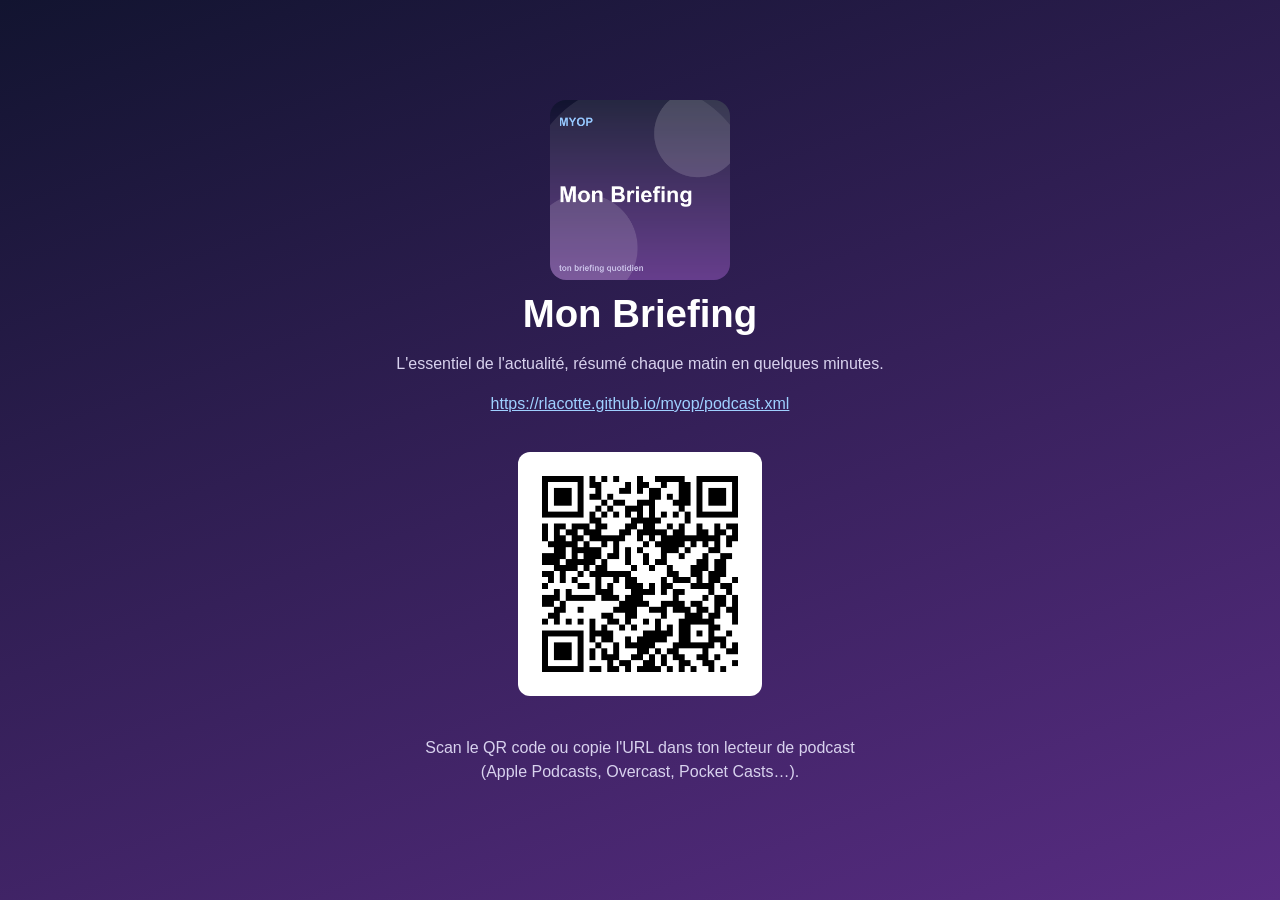
==== index.html @ ae3a6d1a "épisode 2026-08-14" ====
<!doctype html>
<html lang="fr"><head><meta charset="utf-8">
<meta name="viewport" content="width=device-width, initial-scale=1">
<title>Mon Briefing</title>
<style>
 body { margin:0; font-family: -apple-system, BlinkMacSystemFont, 'Segoe UI', sans-serif;
        background:linear-gradient(160deg,#121430,#582c82); color:#fff; min-height:100vh;
        display:flex; align-items:center; justify-content:center; }
 .card { text-align:center; padding:48px; max-width:520px; }
 h1 { font-size:2.4rem; margin:.2em 0 .4em; }
 a { color:#9fd0ff; word-break:break-all; }
 .qr { background:#fff; padding:12px; border-radius:12px; margin:20px 0; width:220px; }
 p { color:#d8d2ee; line-height:1.5; }
 code { background:rgba(255,255,255,.15); padding:2px 6px; border-radius:6px; }
</style></head>
<body><div class="card">
 <img src="cover.png" alt="pochette" style="width:180px;border-radius:16px">
 <h1>Mon Briefing</h1>
 <p>L'essentiel de l'actualité, résumé chaque matin en quelques minutes.</p>
 <p><a href="podcast.xml">https://rlacotte.github.io/myop/podcast.xml</a></p>
 <img class="qr" alt="QR code d’abonnement" src="[data-uri]">
 <p>Scan le QR code ou copie l'URL dans ton lecteur de podcast<br>
 (Apple Podcasts, Overcast, Pocket Casts…).</p>
</div></body></html>
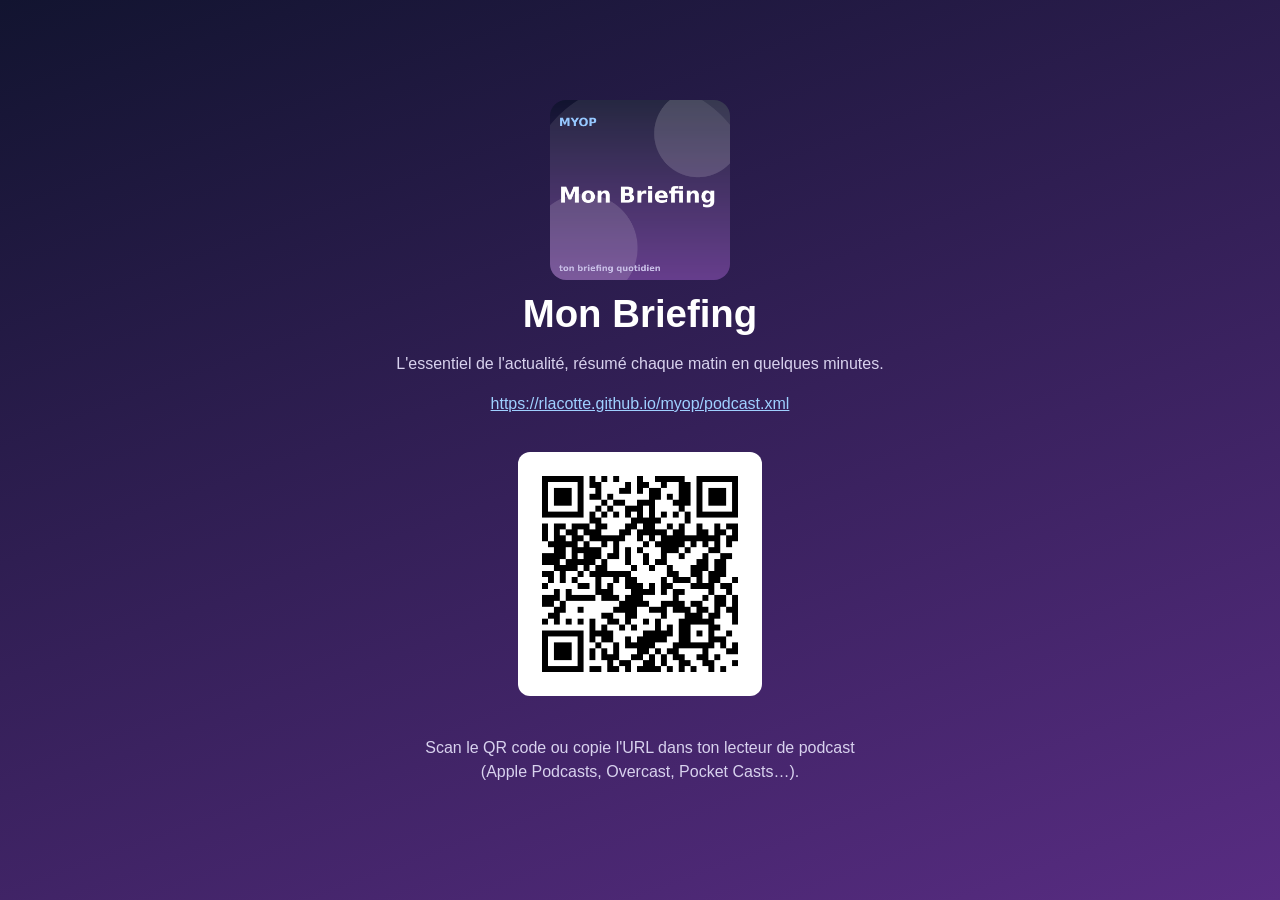
==== commit d5b718b8: "épisode 2026-08-14" ====
--- a/index.html
+++ b/index.html
@@ -18,7 +18,7 @@
  <h1>Mon Briefing</h1>
  <p>L'essentiel de l'actualité, résumé chaque matin en quelques minutes.</p>
  <p><a href="podcast.xml">https://rlacotte.github.io/myop/podcast.xml</a></p>
- <img class="qr" alt="QR code d’abonnement" src="[data-uri]">
+ <img class="qr" alt="QR code d’abonnement" src="[data-uri]">
  <p>Scan le QR code ou copie l'URL dans ton lecteur de podcast<br>
  (Apple Podcasts, Overcast, Pocket Casts…).</p>
 </div></body></html>
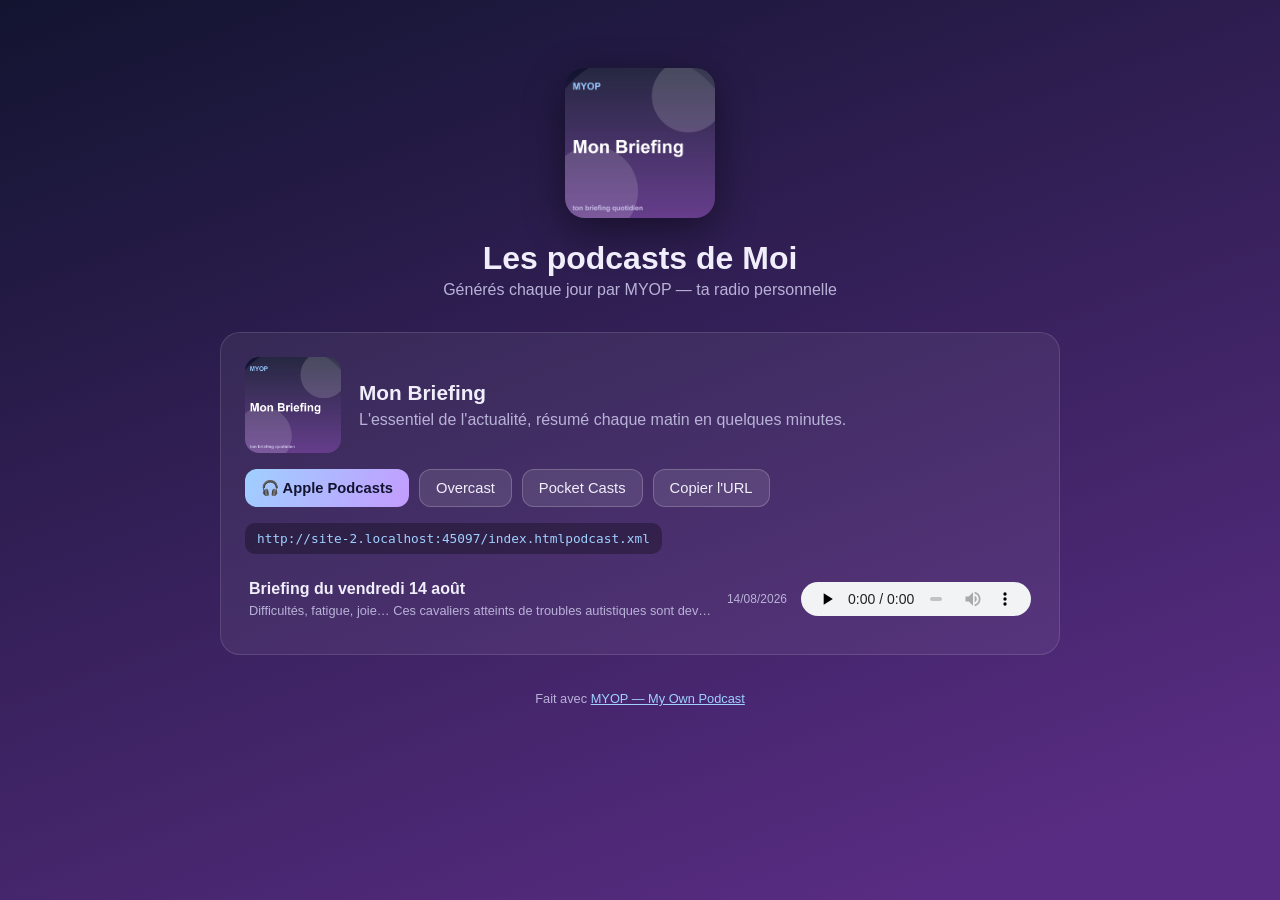
==== commit 9f9c7f2e: "publication manuelle" ====
--- a/index.html
+++ b/index.html
@@ -1,24 +1,103 @@
 <!doctype html>
 <html lang="fr"><head><meta charset="utf-8">
 <meta name="viewport" content="width=device-width, initial-scale=1">
-<title>Mon Briefing</title>
+<title>Moi — podcasts MYOP</title>
 <style>
- body { margin:0; font-family: -apple-system, BlinkMacSystemFont, 'Segoe UI', sans-serif;
-        background:linear-gradient(160deg,#121430,#582c82); color:#fff; min-height:100vh;
-        display:flex; align-items:center; justify-content:center; }
- .card { text-align:center; padding:48px; max-width:520px; }
- h1 { font-size:2.4rem; margin:.2em 0 .4em; }
- a { color:#9fd0ff; word-break:break-all; }
- .qr { background:#fff; padding:12px; border-radius:12px; margin:20px 0; width:220px; }
- p { color:#d8d2ee; line-height:1.5; }
- code { background:rgba(255,255,255,.15); padding:2px 6px; border-radius:6px; }
-</style></head>
-<body><div class="card">
- <img src="cover.png" alt="pochette" style="width:180px;border-radius:16px">
- <h1>Mon Briefing</h1>
- <p>L'essentiel de l'actualité, résumé chaque matin en quelques minutes.</p>
- <p><a href="podcast.xml">https://rlacotte.github.io/myop/podcast.xml</a></p>
- <img class="qr" alt="QR code d’abonnement" src="[data-uri]">
- <p>Scan le QR code ou copie l'URL dans ton lecteur de podcast<br>
- (Apple Podcasts, Overcast, Pocket Casts…).</p>
-</div></body></html>+ :root { --bg1:#121430; --bg2:#582c82; --text:#f0eefb; --muted:#b9b2d8; --acc:#9fd0ff; }
+ * { box-sizing:border-box; }
+ body { margin:0; font-family:-apple-system,BlinkMacSystemFont,'Segoe UI',Roboto,sans-serif;
+        background:linear-gradient(160deg,var(--bg1),var(--bg2) 90%); background-attachment:fixed;
+        color:var(--text); min-height:100vh; }
+ .wrap { max-width:880px; margin:0 auto; padding:32px 20px 80px; }
+ header.hero { text-align:center; padding:36px 0 8px; }
+ .hero img { width:150px; border-radius:20px; box-shadow:0 12px 40px rgba(0,0,0,.45); }
+ .hero h1 { margin:18px 0 4px; font-size:2rem; }
+ .hero p { color:var(--muted); margin:.2em 0; }
+ .show { background:rgba(255,255,255,.06); border:1px solid rgba(255,255,255,.12);
+         border-radius:20px; padding:24px; margin:22px 0; }
+ .show-head { display:flex; gap:18px; align-items:center; flex-wrap:wrap; }
+ .show-head img { width:96px; height:96px; border-radius:14px; object-fit:cover; }
+ .show h2 { margin:0; font-size:1.3rem; }
+ .show .desc { color:var(--muted); margin:.4em 0 0; max-width:520px; }
+ .apps { display:flex; gap:10px; flex-wrap:wrap; margin-top:16px; }
+ .apps a, .apps button { text-decoration:none; cursor:pointer; font-size:.92rem;
+   padding:10px 16px; border-radius:12px; border:1px solid rgba(255,255,255,.2);
+   background:rgba(255,255,255,.1); color:var(--text); }
+ .apps a.primary { background:linear-gradient(120deg,var(--acc),#c39bff); color:#121430; font-weight:700; border:none; }
+ .apps a:hover, .apps button:hover { filter:brightness(1.15); }
+ .sub { display:flex; gap:18px; margin-top:16px; align-items:center; flex-wrap:wrap; }
+ .sub .url { font-family:ui-monospace,monospace; font-size:.8rem; color:var(--acc);
+   background:rgba(0,0,0,.3); padding:8px 12px; border-radius:10px; word-break:break-all; }
+ .sub img { background:#fff; padding:8px; border-radius:12px; width:120px; }
+ .eps { margin-top:14px; }
+ .ep { display:flex; gap:14px; align-items:center; padding:12px 4px;
+       border-bottom:1px solid rgba(255,255,255,.08); }
+ .ep:last-child { border:none; }
+ .ep .meta { flex:1; min-width:0; }
+ .ep .meta .desc { color:var(--muted); font-size:.8rem; white-space:nowrap;
+    overflow:hidden; text-overflow:ellipsis; }
+ .ep audio { width:230px; height:34px; }
+ .badge { color:var(--muted); font-size:.75rem; white-space:nowrap; }
+ footer { text-align:center; color:var(--muted); font-size:.8rem; margin-top:36px; }
+ footer a { color:var(--acc); }
+</style></head><body><div class="wrap">
+<header class="hero">
+ <img src="cover.png" alt="pochette">
+ <h1>Les podcasts de Moi</h1>
+ <p>Générés chaque jour par MYOP — ta radio personnelle</p>
+</header>
+<div id="shows"></div>
+<footer>Fait avec <a href="https://github.com/rlacotte/myop">MYOP — My Own Podcast</a></footer>
+</div>
+<script>
+const SHOWS = [{"id": "matin", "title": "Mon Briefing", "description": "L'essentiel de l'actualité, résumé chaque matin en quelques minutes.", "feed": "podcast.xml", "cover": "cover.png"}];
+const enc = encodeURIComponent;
+function esc(s) { const d = document.createElement('div'); d.textContent = s; return d.innerHTML; }
+
+async function loadShow(show) {
+  const card = document.createElement('section'); card.className = 'show';
+  card.innerHTML = `
+    <div class="show-head">
+      <img src="${show.cover}" alt="">
+      <div><h2>${esc(show.title)}</h2><p class="desc">${esc(show.description)}</p></div>
+    </div>
+    <div class="apps">
+      <a class="primary" href="podcasts://${location.host}${location.pathname}${show.feed}">🎧 Apple Podcasts</a>
+      <a href="https://overcast.fm/paste?url=${enc(location.origin + location.pathname + show.feed)}" target="_blank">Overcast</a>
+      <a href="pktc://subscribe/${location.origin + location.pathname + show.feed}/${enc(location.origin + location.pathname + show.feed)}">Pocket Casts</a>
+      <button onclick="navigator.clipboard.writeText(location.origin + location.pathname + show.feed).then(()=>this.textContent='✓ Copié')">Copier l'URL</button>
+    </div>
+    <div class="sub"><span class="url">${location.origin}${location.pathname}${show.feed}</span></div>
+    <div class="eps"><p class="badge">chargement des épisodes…</p></div>`;
+  const eps = card.querySelector('.eps');
+  try {
+    const xml = await (await fetch(show.feed)).text();
+    const doc = new DOMParser().parseFromString(xml, 'text/xml');
+    const items = [...doc.querySelectorAll('item')].slice(0, 15);
+    eps.innerHTML = '';
+    for (const item of items) {
+      const enclosure = item.querySelector('enclosure');
+      const date = new Date(item.querySelector('pubDate').textContent);
+      const row = document.createElement('div'); row.className = 'ep';
+      row.innerHTML = `
+        <div class="meta">
+          <strong>${esc(item.querySelector('title').textContent)}</strong>
+          <div class="desc">${esc(item.querySelector('description').textContent)}</div>
+        </div>
+        <span class="badge">${date.toLocaleDateString('fr-FR')}</span>
+        ${enclosure ? `<audio controls preload="none" src="${enclosure.getAttribute('url')}"></audio>` : ''}`;
+      eps.append(row);
+    }
+    if (!items.length) eps.innerHTML = '<p class="badge">aucun épisode pour l\'instant</p>';
+  } catch (e) {
+    eps.innerHTML = '<p class="badge">flux indisponible pour l\'instant</p>';
+  }
+  return card;
+}
+
+(async () => {
+  const box = document.getElementById('shows');
+  for (const show of SHOWS) box.append(await loadShow(show));
+})();
+</script>
+</body></html>
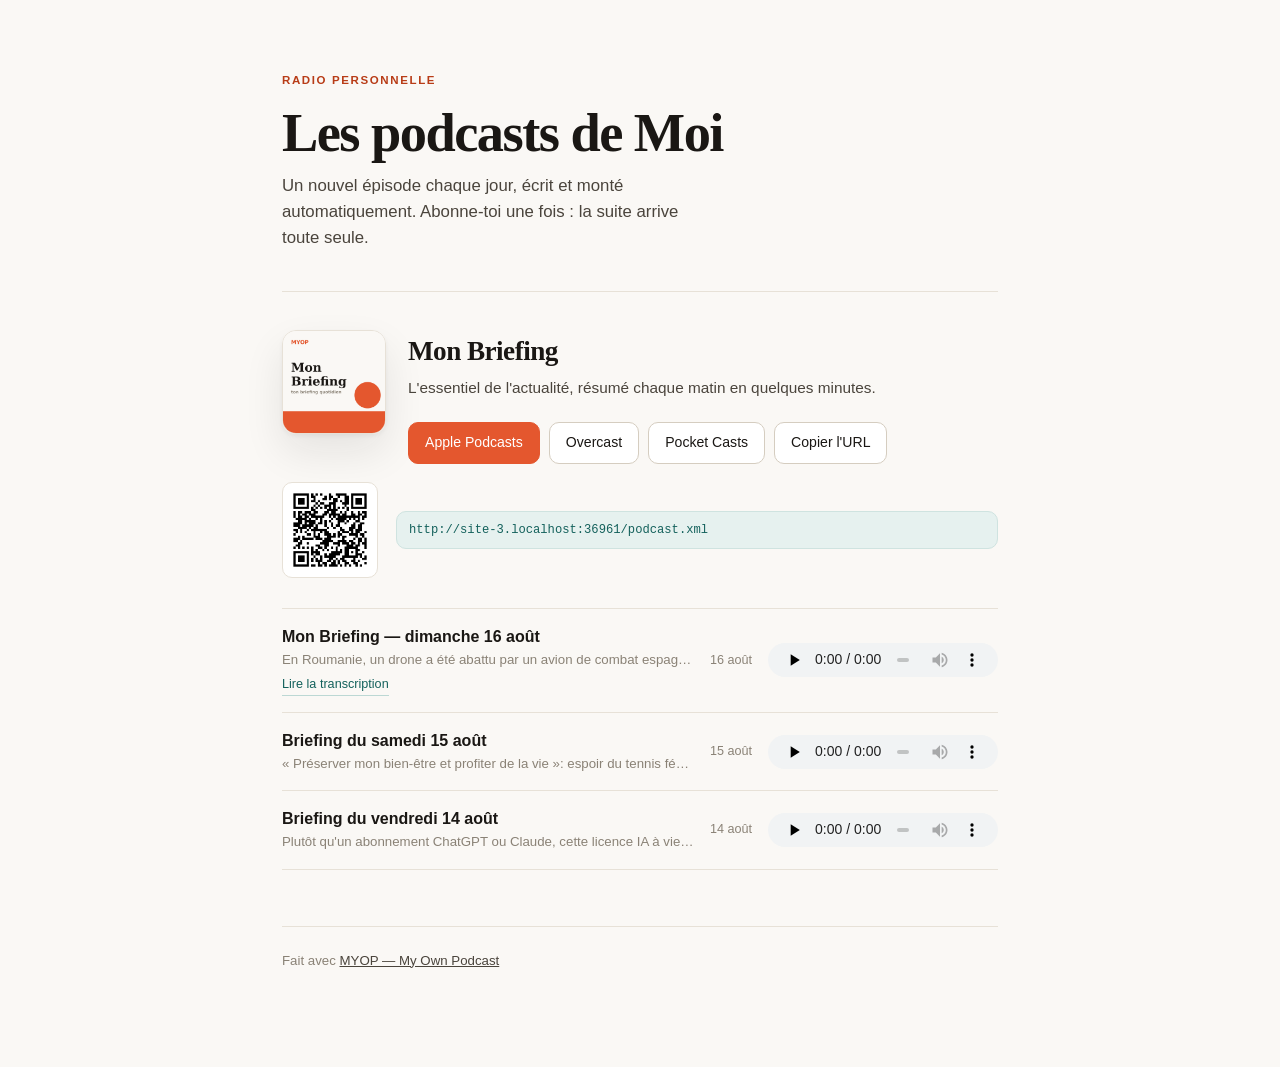
==== commit 81f84482: "épisode matin/2026-08-16" ====
--- a/index.html
+++ b/index.html
@@ -1,74 +1,118 @@
 <!doctype html>
 <html lang="fr"><head><meta charset="utf-8">
 <meta name="viewport" content="width=device-width, initial-scale=1">
+<meta name="color-scheme" content="light">
 <title>Moi — podcasts MYOP</title>
+<meta name="description" content="Podcasts quotidiens generes par MYOP.">
 <style>
- :root { --bg1:#121430; --bg2:#582c82; --text:#f0eefb; --muted:#b9b2d8; --acc:#9fd0ff; }
+ :root {
+   --paper:#faf8f5; --surface:#fff; --sunken:#f4f1ec; --line:#e7e1d7; --line-strong:#d5cdc0;
+   --ink:#1a1714; --ink-2:#4a443c; --ink-3:#8a8276;
+   --accent:#e4572e; --accent-ink:#b83c17; --accent-soft:#fdeee8;
+   --cool:#14615c; --cool-soft:#e6f1ef;
+   --serif:ui-serif,"Iowan Old Style","Palatino Linotype",Palatino,Georgia,serif;
+   --sans:-apple-system,BlinkMacSystemFont,"Inter","Segoe UI",Roboto,Helvetica,sans-serif;
+   --mono:ui-monospace,SFMono-Regular,"SF Mono",Menlo,monospace;
+ }
  * { box-sizing:border-box; }
- body { margin:0; font-family:-apple-system,BlinkMacSystemFont,'Segoe UI',Roboto,sans-serif;
-        background:linear-gradient(160deg,var(--bg1),var(--bg2) 90%); background-attachment:fixed;
-        color:var(--text); min-height:100vh; }
- .wrap { max-width:880px; margin:0 auto; padding:32px 20px 80px; }
- header.hero { text-align:center; padding:36px 0 8px; }
- .hero img { width:150px; border-radius:20px; box-shadow:0 12px 40px rgba(0,0,0,.45); }
- .hero h1 { margin:18px 0 4px; font-size:2rem; }
- .hero p { color:var(--muted); margin:.2em 0; }
- .show { background:rgba(255,255,255,.06); border:1px solid rgba(255,255,255,.12);
-         border-radius:20px; padding:24px; margin:22px 0; }
- .show-head { display:flex; gap:18px; align-items:center; flex-wrap:wrap; }
- .show-head img { width:96px; height:96px; border-radius:14px; object-fit:cover; }
- .show h2 { margin:0; font-size:1.3rem; }
- .show .desc { color:var(--muted); margin:.4em 0 0; max-width:520px; }
- .apps { display:flex; gap:10px; flex-wrap:wrap; margin-top:16px; }
- .apps a, .apps button { text-decoration:none; cursor:pointer; font-size:.92rem;
-   padding:10px 16px; border-radius:12px; border:1px solid rgba(255,255,255,.2);
-   background:rgba(255,255,255,.1); color:var(--text); }
- .apps a.primary { background:linear-gradient(120deg,var(--acc),#c39bff); color:#121430; font-weight:700; border:none; }
- .apps a:hover, .apps button:hover { filter:brightness(1.15); }
- .sub { display:flex; gap:18px; margin-top:16px; align-items:center; flex-wrap:wrap; }
- .sub .url { font-family:ui-monospace,monospace; font-size:.8rem; color:var(--acc);
-   background:rgba(0,0,0,.3); padding:8px 12px; border-radius:10px; word-break:break-all; }
- .sub img { background:#fff; padding:8px; border-radius:12px; width:120px; }
- .eps { margin-top:14px; }
- .ep { display:flex; gap:14px; align-items:center; padding:12px 4px;
-       border-bottom:1px solid rgba(255,255,255,.08); }
- .ep:last-child { border:none; }
+ body { margin:0; background:var(--paper); color:var(--ink); font-family:var(--sans);
+        font-size:16px; line-height:1.55; -webkit-font-smoothing:antialiased; }
+ ::selection { background:var(--accent-soft); }
+ .wrap { max-width:760px; margin:0 auto; padding:0 22px 96px; }
+
+ header.hero { padding:72px 0 40px; border-bottom:1px solid var(--line); margin-bottom:38px; }
+ .eyebrow { font-size:.72rem; letter-spacing:.14em; text-transform:uppercase;
+            color:var(--accent-ink); font-weight:600; margin:0; }
+ h1 { font-family:var(--serif); font-size:clamp(2.4rem,7vw,3.4rem); line-height:1.05;
+      letter-spacing:-.028em; font-weight:600; margin:.28em 0 .2em; }
+ header.hero p.sub { color:var(--ink-2); margin:0; font-size:1.05rem; max-width:46ch; }
+
+ .show { margin-bottom:56px; }
+ .show-head { display:flex; gap:22px; align-items:flex-start; }
+ .show-head img.cover { width:104px; height:104px; border-radius:14px; object-fit:cover; flex:none;
+   border:1px solid var(--line); box-shadow:0 2px 4px rgba(26,23,20,.05),0 18px 40px rgba(26,23,20,.09); }
+ .show h2 { font-family:var(--serif); font-size:1.7rem; letter-spacing:-.02em;
+            font-weight:600; margin:0 0 4px; }
+ .show .desc { color:var(--ink-2); margin:0; font-size:.96rem; }
+
+ .apps { display:flex; gap:9px; flex-wrap:wrap; margin:22px 0 0; }
+ .apps a, .apps button { font:inherit; font-size:.88rem; font-weight:500; cursor:pointer;
+   text-decoration:none; padding:9px 16px; border-radius:10px;
+   border:1px solid var(--line-strong); background:var(--surface); color:var(--ink); }
+ .apps a:hover, .apps button:hover { background:var(--sunken); }
+ .apps a.primary { background:var(--accent); border-color:var(--accent); color:#fff; }
+ .apps a.primary:hover { background:var(--accent-ink); border-color:var(--accent-ink); }
+
+ .sub-row { display:flex; gap:18px; align-items:center; margin-top:18px; flex-wrap:wrap; }
+ .sub-row img.qr { width:96px; border-radius:10px; border:1px solid var(--line);
+                   background:#fff; padding:6px; flex:none; }
+ .url { font-family:var(--mono); font-size:.76rem; color:var(--cool); background:var(--cool-soft);
+        border:1px solid #cfe3e0; border-radius:10px; padding:9px 12px; word-break:break-all; flex:1; min-width:220px; }
+
+ .eps { margin-top:30px; border-top:1px solid var(--line); }
+ .ep { display:flex; gap:16px; align-items:center; padding:16px 0; border-bottom:1px solid var(--line); }
  .ep .meta { flex:1; min-width:0; }
- .ep .meta .desc { color:var(--muted); font-size:.8rem; white-space:nowrap;
-    overflow:hidden; text-overflow:ellipsis; }
- .ep audio { width:230px; height:34px; }
- .badge { color:var(--muted); font-size:.75rem; white-space:nowrap; }
- footer { text-align:center; color:var(--muted); font-size:.8rem; margin-top:36px; }
- footer a { color:var(--acc); }
+ .ep .t { font-weight:600; font-size:1rem; }
+ .ep .d { color:var(--ink-3); font-size:.83rem; overflow:hidden; text-overflow:ellipsis; white-space:nowrap; }
+ .ep .links { margin-top:5px; display:flex; gap:12px; font-size:.79rem; }
+ .ep .links a { color:var(--cool); text-decoration:none; border-bottom:1px solid #bcd8d4; }
+ .ep audio { width:230px; height:34px; flex:none; }
+ .ep .date { color:var(--ink-3); font-size:.79rem; white-space:nowrap; }
+ .note { color:var(--ink-3); font-size:.87rem; padding:20px 0; }
+
+ footer { border-top:1px solid var(--line); padding-top:24px; color:var(--ink-3); font-size:.83rem; }
+ footer a { color:var(--ink-2); }
+
+ @media (max-width:620px) {
+   header.hero { padding:46px 0 30px; }
+   .show-head { gap:16px; }
+   .show-head img.cover { width:78px; height:78px; }
+   .ep { flex-wrap:wrap; }
+   .ep audio { width:100%; }
+ }
 </style></head><body><div class="wrap">
 <header class="hero">
- <img src="cover.png" alt="pochette">
+ <p class="eyebrow">Radio personnelle</p>
  <h1>Les podcasts de Moi</h1>
- <p>Générés chaque jour par MYOP — ta radio personnelle</p>
+ <p class="sub">Un nouvel épisode chaque jour, écrit et monté automatiquement.
+   Abonne-toi une fois : la suite arrive toute seule.</p>
 </header>
 <div id="shows"></div>
 <footer>Fait avec <a href="https://github.com/rlacotte/myop">MYOP — My Own Podcast</a></footer>
 </div>
 <script>
-const SHOWS = [{"id": "matin", "title": "Mon Briefing", "description": "L'essentiel de l'actualité, résumé chaque matin en quelques minutes.", "feed": "podcast.xml", "cover": "cover.png"}];
+const SHOWS = [{"id": "matin", "title": "Mon Briefing", "description": "L'essentiel de l'actualité, résumé chaque matin en quelques minutes.", "feed": "podcast.xml", "cover": "cover.png", "qr": "iVBORw0KGgoAAAANSUhEUgAAAQMAAAEDAQAAAAAZqlxmAAACXUlEQVR4nO2awZGkOhBEX7WIoG/CA9qDNYH2TLQp3xO1J+AB3NQRoNwDMDv/8v9hdtgOxeoiCPKQFSmVKkuY+O8xXv4HAH8R74pYzczssl7n27NnvTKaWcVsZmbXd2L6dQRaakmyBX9MMWTqqZW01BrehenvinaCYEpe6m2pJzpl6qmNWGnRfiDWK+M9ZJeAxx/k8a2I6nhwmn/8Y1or2oidzuPkfavkh05sGzY7lbpvAbClntoYPk0AFBftPracnAE67YJLKi3apZ7oelyilbap31Zyn0vT9gLQPvq8Xv3Aw15XRtMFGO+45Vwe3444tLXl462Nx7fitEVKANlpamOQkh8Al/zQ9dkVt2+lia4HvGKwpZa2IkqR4rLUhdUaIAPjHdzcQFjrxBhk1Yk8zkCgBdrIXlaYkh8Iu+BWnrZO03gnu7kB1qoeOxm8mrN5nIFAC37otOdkkyT1pkQbKVHbBDyyS14xqAKekvkJyGuhbn47czZXEPdjKVDaCXTBpfn27LUw3yDzaiBYVUuR/F5Mv474nJMhwO7/pKHri+xd+GeQlLz2ZPw0VS/r4tk8vh+x11IySYrgNG0ST3TleSCkRCvtQeMkxbAv7xJ7F0e3QsPWehy6zdQTCoz26F3U02bjNWxLuERX8KsvBXQ6/B/11MZQoOM77grqiaOADLu2xVWO/7oriAGg1X7vF4o8bwFY/XjbPMLz/tiri7U0f/sZMd5RVY/dQ6qYbzxM6T2ZfgXhpX5zBeY0N0Ber354itI80AVeZmas1rDFNwbDzU0bubjCtLW/fyIUi/gJCLjodMK5fHcAAAAASUVORK5CYII="}];
 const enc = encodeURIComponent;
 function esc(s) { const d = document.createElement('div'); d.textContent = s; return d.innerHTML; }
+const feedUrl = (show) => location.origin + location.pathname.replace(/index\.html$/, '') + show.feed;
 
 async function loadShow(show) {
+  const url = feedUrl(show);
   const card = document.createElement('section'); card.className = 'show';
   card.innerHTML = `
     <div class="show-head">
-      <img src="${show.cover}" alt="">
-      <div><h2>${esc(show.title)}</h2><p class="desc">${esc(show.description)}</p></div>
+      <img class="cover" src="${show.cover}" alt="">
+      <div>
+        <h2>${esc(show.title)}</h2>
+        <p class="desc">${esc(show.description)}</p>
+        <div class="apps">
+          <a class="primary" href="podcasts://${url.replace(/^https?:\/\//, '')}">Apple Podcasts</a>
+          <a href="https://overcast.fm/paste?url=${enc(url)}" target="_blank" rel="noopener">Overcast</a>
+          <a href="pktc://subscribe/${url.replace(/^https?:\/\//, '')}">Pocket Casts</a>
+          <button type="button">Copier l'URL</button>
+        </div>
+      </div>
     </div>
-    <div class="apps">
-      <a class="primary" href="podcasts://${location.host}${location.pathname}${show.feed}">🎧 Apple Podcasts</a>
-      <a href="https://overcast.fm/paste?url=${enc(location.origin + location.pathname + show.feed)}" target="_blank">Overcast</a>
-      <a href="pktc://subscribe/${location.origin + location.pathname + show.feed}/${enc(location.origin + location.pathname + show.feed)}">Pocket Casts</a>
-      <button onclick="navigator.clipboard.writeText(location.origin + location.pathname + show.feed).then(()=>this.textContent='✓ Copié')">Copier l'URL</button>
+    <div class="sub-row">
+      ${show.qr ? `<img class="qr" alt="QR code du flux" src="data:image/png;base64,${show.qr}">` : ''}
+      <span class="url">${esc(url)}</span>
     </div>
-    <div class="sub"><span class="url">${location.origin}${location.pathname}${show.feed}</span></div>
-    <div class="eps"><p class="badge">chargement des épisodes…</p></div>`;
+    <div class="eps"><p class="note">Chargement des épisodes…</p></div>`;
+
+  card.querySelector('.apps button').addEventListener('click', (event) => {
+    navigator.clipboard.writeText(url).then(() => (event.target.textContent = 'Copié ✓'));
+  });
+
   const eps = card.querySelector('.eps');
   try {
     const xml = await (await fetch(show.feed)).text();
@@ -78,19 +122,23 @@
     for (const item of items) {
       const enclosure = item.querySelector('enclosure');
       const date = new Date(item.querySelector('pubDate').textContent);
+      // Transcription : on sert la version lisible, pas le fichier de sous-titres
+      const vtt = item.getElementsByTagName('podcast:transcript')[0];
+      const text = vtt ? vtt.getAttribute('url').replace(/\.vtt$/, '.txt') : null;
       const row = document.createElement('div'); row.className = 'ep';
       row.innerHTML = `
         <div class="meta">
-          <strong>${esc(item.querySelector('title').textContent)}</strong>
-          <div class="desc">${esc(item.querySelector('description').textContent)}</div>
+          <div class="t">${esc(item.querySelector('title').textContent)}</div>
+          <div class="d">${esc(item.querySelector('description').textContent)}</div>
+          ${text ? `<div class="links"><a href="${text}">Lire la transcription</a></div>` : ''}
         </div>
-        <span class="badge">${date.toLocaleDateString('fr-FR')}</span>
+        <span class="date">${date.toLocaleDateString('fr-FR', { day: 'numeric', month: 'short' })}</span>
         ${enclosure ? `<audio controls preload="none" src="${enclosure.getAttribute('url')}"></audio>` : ''}`;
       eps.append(row);
     }
-    if (!items.length) eps.innerHTML = '<p class="badge">aucun épisode pour l\'instant</p>';
+    if (!items.length) eps.innerHTML = '<p class="note">Aucun épisode publié pour le moment.</p>';
   } catch (e) {
-    eps.innerHTML = '<p class="badge">flux indisponible pour l\'instant</p>';
+    eps.innerHTML = '<p class="note">Flux momentanément indisponible.</p>';
   }
   return card;
 }
